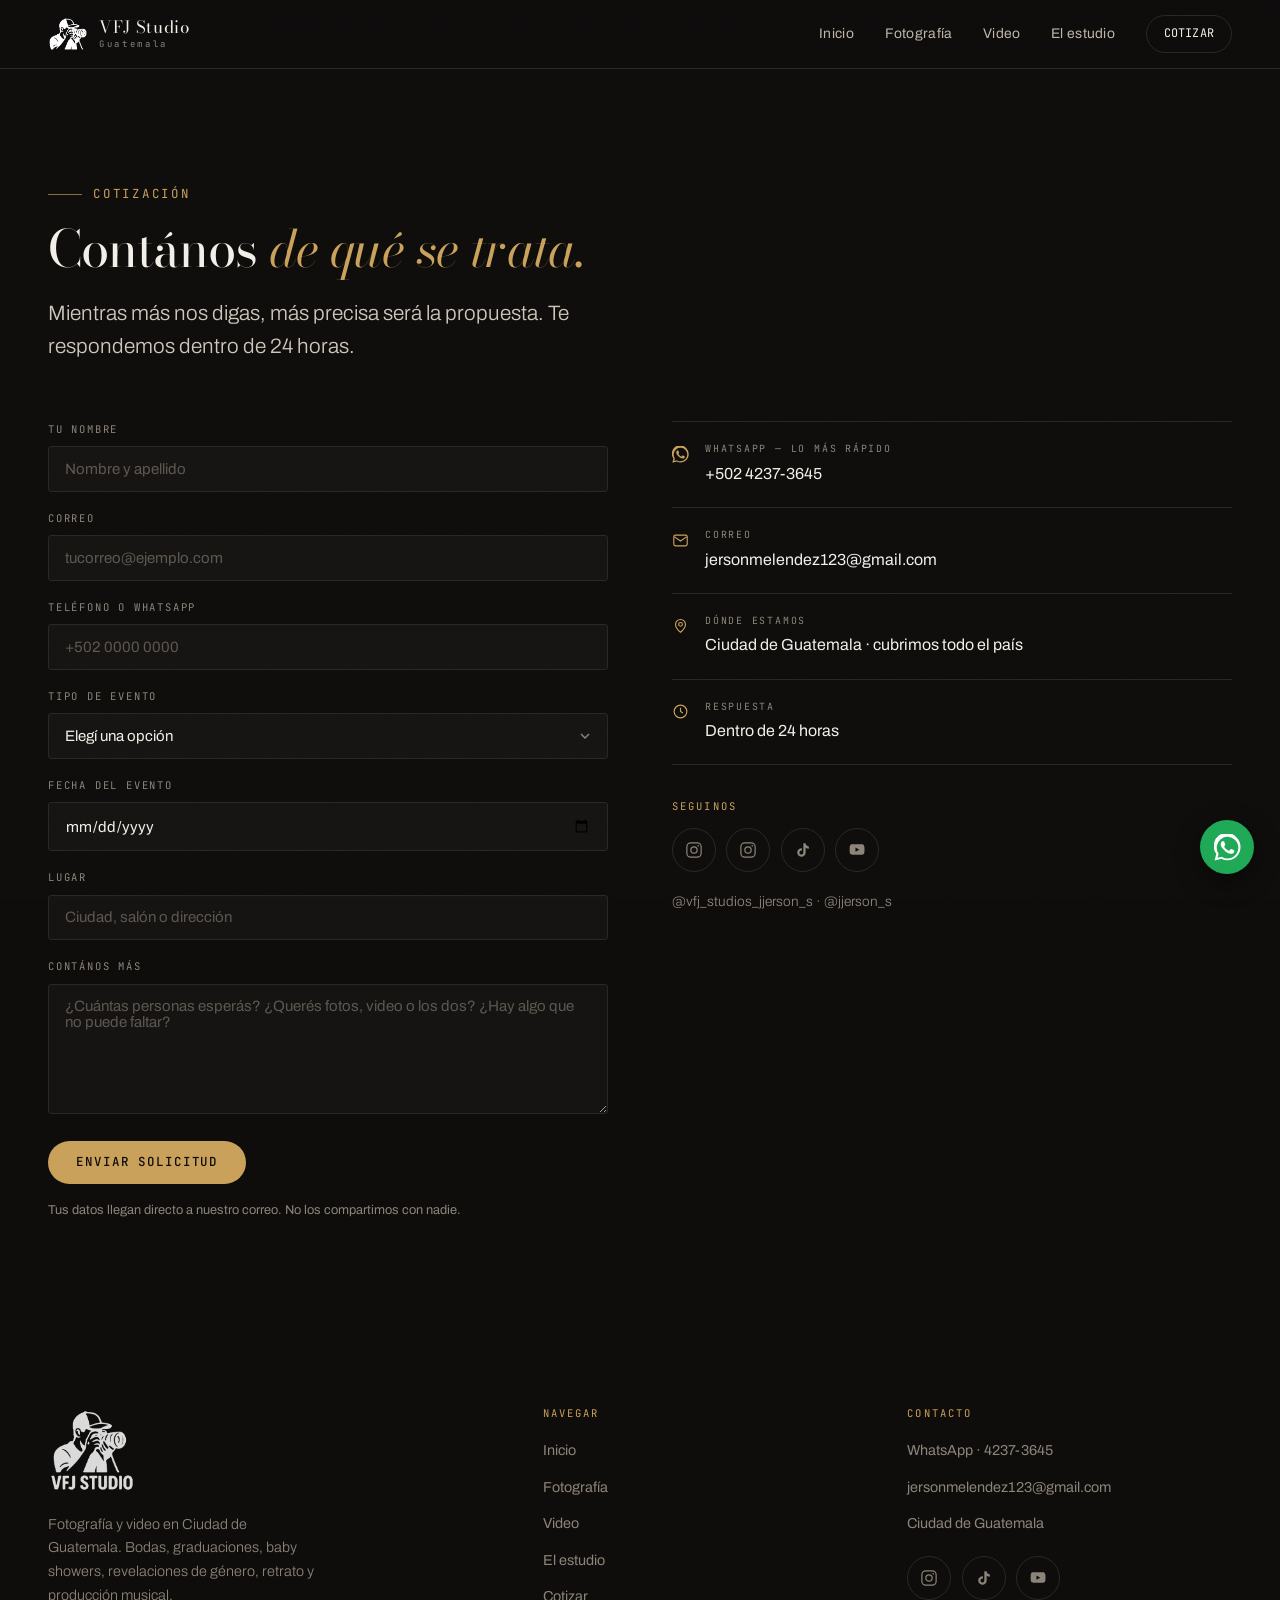
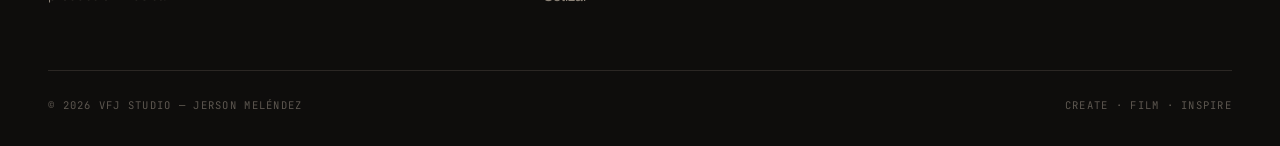
==== contacto.html @ 35ba0fc2 "Primer commit: sitio VFJ Studio" ====
<!DOCTYPE html>
<html lang="es">
<head>
<meta charset="UTF-8">
<meta name="viewport" content="width=device-width, initial-scale=1">
<title>Cotizar — VFJ Studio</title>
<meta name="description" content="Pedí tu cotización de fotografía y video en Ciudad de Guatemala. Respondemos dentro de 24 horas.">
<meta name="author" content="VFJ Studio">
<meta property="og:title" content="Cotizar — VFJ Studio">
<meta property="og:description" content="Pedí tu cotización de fotografía y video en Ciudad de Guatemala. Respondemos dentro de 24 horas.">
<meta property="og:type" content="website">
<meta property="og:image" content="images/logo-lockup.png">
<meta property="og:locale" content="es_GT">
<meta name="theme-color" content="#0E0D0C">
<link rel="icon" href="favicon.png" type="image/png">
<link rel="preconnect" href="https://fonts.googleapis.com">
<link rel="preconnect" href="https://fonts.gstatic.com" crossorigin>
<link rel="stylesheet" href="css/style.css">
</head>
<body>
<a class="skip" href="#main">Saltar al contenido</a>

<header class="nav">
  <div class="container">
    <a href="index.html" class="brand" aria-label="VFJ Studio, inicio">
      <img src="images/logo-mark.png" alt="" aria-hidden="true">
      <span class="brand-txt">VFJ Studio<small>Guatemala</small></span>
    </a>
    <nav class="nav-links" id="navLinks" aria-label="Principal">
        <a href="index.html">Inicio</a>
        <a href="fotografia.html">Fotografía</a>
        <a href="video.html">Video</a>
        <a href="estudio.html">El estudio</a>
        <a href="contacto.html" class="nav-cta active">Cotizar</a>
    </nav>
    <button class="nav-toggle" id="navToggle" aria-label="Abrir menú" aria-expanded="false" aria-controls="navLinks">
      <span></span><span></span><span></span>
    </button>
  </div>
</header>

<main id="main">

  <section class="section">
    <div class="container">
      <div class="section-head rv">
        <p class="eyebrow">Cotización</p>
        <h2>Contános <em>de qué se trata.</em></h2>
        <p class="lead">Mientras más nos digas, más precisa será la propuesta. Te respondemos dentro de 24 horas.</p>
      </div>

      <div class="contact-grid">
        <form id="quoteForm" class="rv" novalidate>
          <input type="hidden" name="access_key" value="9cb48c8a-9f19-465c-8e5c-bfab0f3216c3">
          <input type="hidden" name="subject" value="Nueva solicitud de cotización — VFJ Studio">
          <input type="hidden" name="from_name" value="Sitio web VFJ Studio">
          <input type="hidden" name="replyto" value="email">
          <input type="checkbox" name="botcheck" class="hp" tabindex="-1" autocomplete="off">

          <div class="field">
            <label for="f-nombre">Tu nombre</label>
            <input id="f-nombre" type="text" name="name" required placeholder="Nombre y apellido">
          </div>
          <div class="field">
            <label for="f-mail">Correo</label>
            <input id="f-mail" type="email" name="email" required placeholder="tucorreo@ejemplo.com">
          </div>
          <div class="field">
            <label for="f-tel">Teléfono o WhatsApp</label>
            <input id="f-tel" type="tel" name="telefono" placeholder="+502 0000 0000">
          </div>
          <div class="field">
            <label for="f-tipo">Tipo de evento</label>
            <select id="f-tipo" name="tipo_de_evento" required>
              <option value="">Elegí una opción</option>
              <option>Boda</option>
              <option>Graduación</option>
              <option>Baby shower</option>
              <option>Revelación de género</option>
              <option>Cumpleaños</option>
              <option>Sesión de retrato</option>
              <option>Video musical / videoclip</option>
              <option>Contenido para redes</option>
              <option>Otro</option>
            </select>
          </div>
          <div class="field">
            <label for="f-fecha">Fecha del evento</label>
            <input id="f-fecha" type="date" name="fecha">
          </div>
          <div class="field">
            <label for="f-lugar">Lugar</label>
            <input id="f-lugar" type="text" name="lugar" placeholder="Ciudad, salón o dirección">
          </div>
          <div class="field">
            <label for="f-msg">Contános más</label>
            <textarea id="f-msg" name="message" required placeholder="¿Cuántas personas esperás? ¿Querés fotos, video o los dos? ¿Hay algo que no puede faltar?"></textarea>
          </div>

          <button type="submit" class="btn btn-primary">Enviar solicitud</button>
          <div class="form-msg" id="formMsg" role="status" aria-live="polite"></div>
          <p class="form-note">Tus datos llegan directo a nuestro correo. No los compartimos con nadie.</p>
        </form>

        <aside class="rv">
          <div class="contact-line">
            <svg viewBox="0 0 24 24" fill="currentColor"><path d="M17.5 14.4c-.3-.15-1.77-.87-2.04-.97-.27-.1-.47-.15-.67.15-.2.3-.77.97-.94 1.17-.17.2-.35.22-.65.07-.3-.15-1.26-.46-2.4-1.48-.89-.79-1.49-1.77-1.66-2.07-.17-.3-.02-.46.13-.61.14-.14.3-.35.45-.53.15-.18.2-.3.3-.5.1-.2.05-.38-.02-.53-.08-.15-.67-1.61-.92-2.2-.24-.58-.49-.5-.67-.51h-.57c-.2 0-.52.07-.8.37-.27.3-1.04 1.02-1.04 2.48s1.07 2.88 1.22 3.08c.15.2 2.1 3.2 5.08 4.49.71.3 1.26.49 1.7.63.71.22 1.36.19 1.87.12.57-.09 1.77-.72 2.02-1.42.25-.7.25-1.3.17-1.42-.07-.13-.27-.2-.57-.35zM12.05 21.7h-.02a9.6 9.6 0 0 1-4.9-1.34l-.35-.21-3.64.96.97-3.55-.23-.36a9.6 9.6 0 0 1 14.9-11.9 9.55 9.55 0 0 1 2.81 6.79 9.62 9.62 0 0 1-9.54 9.61zM20.5 3.5A11.5 11.5 0 0 0 2.1 17.6L.5 23.5l6.04-1.58a11.5 11.5 0 0 0 5.5 1.4h.01c6.35 0 11.51-5.16 11.51-11.5A11.44 11.44 0 0 0 20.5 3.5z"/></svg>
            <div><span class="k">WhatsApp — lo más rápido</span>
            <a class="v" href="https://wa.me/50242373645" target="_blank" rel="noopener">+502 4237-3645</a></div>
          </div>
          <div class="contact-line">
            <svg viewBox="0 0 24 24" fill="none" stroke="currentColor" stroke-width="1.6"><rect x="2.5" y="4.5" width="19" height="15" rx="2.4"/><path d="M3 6.5l9 6.2 9-6.2"/></svg>
            <div><span class="k">Correo</span>
            <a class="v" href="mailto:jersonmelendez123@gmail.com">jersonmelendez123@gmail.com</a></div>
          </div>
          <div class="contact-line">
            <svg viewBox="0 0 24 24" fill="none" stroke="currentColor" stroke-width="1.6"><path d="M12 21.5s7-5.9 7-11a7 7 0 1 0-14 0c0 5.1 7 11 7 11z"/><circle cx="12" cy="10.4" r="2.7"/></svg>
            <div><span class="k">Dónde estamos</span>
            <span class="v">Ciudad de Guatemala · cubrimos todo el país</span></div>
          </div>
          <div class="contact-line">
            <svg viewBox="0 0 24 24" fill="none" stroke="currentColor" stroke-width="1.6"><circle cx="12" cy="12" r="9"/><path d="M12 6.8V12l3.4 2"/></svg>
            <div><span class="k">Respuesta</span>
            <span class="v">Dentro de 24 horas</span></div>
          </div>

          <h4 style="font-family:var(--mono);font-size:.66rem;letter-spacing:.2em;text-transform:uppercase;color:var(--brass);margin:2.2rem 0 1rem">Seguinos</h4>
          <div class="socials">
            <a class="social" href="https://www.instagram.com/vfj_studios_jjerson_s/" target="_blank" rel="noopener" aria-label="Instagram del estudio"><svg viewBox="0 0 24 24" fill="none" stroke="currentColor" stroke-width="1.6"><rect x="2.5" y="2.5" width="19" height="19" rx="5.2"/><circle cx="12" cy="12" r="4.2"/><circle cx="17.6" cy="6.4" r="1.1" fill="currentColor" stroke="none"/></svg></a>
            <a class="social" href="https://www.instagram.com/jjerson_s/" target="_blank" rel="noopener" aria-label="Instagram personal"><svg viewBox="0 0 24 24" fill="none" stroke="currentColor" stroke-width="1.6"><rect x="2.5" y="2.5" width="19" height="19" rx="5.2"/><circle cx="12" cy="12" r="4.2"/><circle cx="17.6" cy="6.4" r="1.1" fill="currentColor" stroke="none"/></svg></a>
            <a class="social" href="https://www.tiktok.com/@jjerson_s" target="_blank" rel="noopener" aria-label="TikTok"><svg viewBox="0 0 24 24" fill="currentColor"><path d="M16.6 5.82A4.28 4.28 0 0 1 15.54 3h-3.09v12.4a2.59 2.59 0 1 1-1.86-2.48v-3.1a5.64 5.64 0 1 0 4.95 5.6V9.01a7.35 7.35 0 0 0 4.29 1.37V7.3a4.29 4.29 0 0 1-3.23-1.48z"/></svg></a>
            <a class="social" href="https://www.youtube.com/@JJersonSalvador" target="_blank" rel="noopener" aria-label="YouTube"><svg viewBox="0 0 24 24" fill="currentColor"><path d="M21.6 7.2s-.2-1.4-.8-2c-.75-.8-1.6-.8-2-.85C16 4.2 12 4.2 12 4.2h-.02s-4 0-6.8.2c-.4.05-1.25.05-2 .85-.6.6-.8 2-.8 2S2.2 8.8 2.2 10.5v1.6c0 1.65.2 3.3.2 3.3s.2 1.4.8 2c.75.8 1.75.77 2.2.86 1.6.15 6.8.2 6.8.2s4 0 6.8-.21c.4-.05 1.25-.05 2-.85.6-.6.8-2 .8-2s.2-1.65.2-3.3v-1.6c0-1.65-.2-3.3-.2-3.3zM9.95 14.4V8.65l5.15 2.89-5.15 2.86z"/></svg></a>
          </div>
          <p style="color:var(--muted);font-size:.86rem;font-weight:300;margin-top:1.2rem">
            @vfj_studios_jjerson_s · @jjerson_s
          </p>
        </aside>
      </div>
    </div>
  </section>
</main>

<footer class="footer">
  <div class="container">
    <div class="footer-top">
      <div>
        <img src="images/logo-lockup.png" alt="VFJ Studio" class="f-logo">
        <p>Fotografía y video en Ciudad de Guatemala. Bodas, graduaciones, baby showers, revelaciones de género, retrato y producción musical.</p>
      </div>
      <div>
        <h4>Navegar</h4>
        <ul>
          <li><a href="index.html">Inicio</a></li>
          <li><a href="fotografia.html">Fotografía</a></li>
          <li><a href="video.html">Video</a></li>
          <li><a href="estudio.html">El estudio</a></li>
          <li><a href="contacto.html">Cotizar</a></li>
        </ul>
      </div>
      <div>
        <h4>Contacto</h4>
        <ul>
          <li><a href="https://wa.me/50242373645" target="_blank" rel="noopener">WhatsApp · 4237-3645</a></li>
          <li><a href="mailto:jersonmelendez123@gmail.com">jersonmelendez123@gmail.com</a></li>
          <li><span style="color:var(--muted);font-size:.9rem">Ciudad de Guatemala</span></li>
        </ul>
        <div class="socials" style="margin-top:1.2rem">
          <a class="social" href="https://www.instagram.com/vfj_studios_jjerson_s/" target="_blank" rel="noopener" aria-label="Instagram del estudio"><svg viewBox="0 0 24 24" fill="none" stroke="currentColor" stroke-width="1.6"><rect x="2.5" y="2.5" width="19" height="19" rx="5.2"/><circle cx="12" cy="12" r="4.2"/><circle cx="17.6" cy="6.4" r="1.1" fill="currentColor" stroke="none"/></svg></a>
          <a class="social" href="https://www.tiktok.com/@jjerson_s" target="_blank" rel="noopener" aria-label="TikTok"><svg viewBox="0 0 24 24" fill="currentColor"><path d="M16.6 5.82A4.28 4.28 0 0 1 15.54 3h-3.09v12.4a2.59 2.59 0 1 1-1.86-2.48v-3.1a5.64 5.64 0 1 0 4.95 5.6V9.01a7.35 7.35 0 0 0 4.29 1.37V7.3a4.29 4.29 0 0 1-3.23-1.48z"/></svg></a>
          <a class="social" href="https://www.youtube.com/@JJersonSalvador" target="_blank" rel="noopener" aria-label="YouTube"><svg viewBox="0 0 24 24" fill="currentColor"><path d="M21.6 7.2s-.2-1.4-.8-2c-.75-.8-1.6-.8-2-.85C16 4.2 12 4.2 12 4.2h-.02s-4 0-6.8.2c-.4.05-1.25.05-2 .85-.6.6-.8 2-.8 2S2.2 8.8 2.2 10.5v1.6c0 1.65.2 3.3.2 3.3s.2 1.4.8 2c.75.8 1.75.77 2.2.86 1.6.15 6.8.2 6.8.2s4 0 6.8-.21c.4-.05 1.25-.05 2-.85.6-.6.8-2 .8-2s.2-1.65.2-3.3v-1.6c0-1.65-.2-3.3-.2-3.3zM9.95 14.4V8.65l5.15 2.89-5.15 2.86z"/></svg></a>
        </div>
      </div>
    </div>
    <div class="footer-bot">
      <span>© <span id="year">2026</span> VFJ Studio — Jerson Meléndez</span>
      <span>Create · Film · Inspire</span>
    </div>
  </div>
</footer>

<a class="wa" href="https://wa.me/50242373645" target="_blank" rel="noopener" aria-label="Escribir por WhatsApp"><svg viewBox="0 0 24 24" fill="currentColor"><path d="M17.5 14.4c-.3-.15-1.77-.87-2.04-.97-.27-.1-.47-.15-.67.15-.2.3-.77.97-.94 1.17-.17.2-.35.22-.65.07-.3-.15-1.26-.46-2.4-1.48-.89-.79-1.49-1.77-1.66-2.07-.17-.3-.02-.46.13-.61.14-.14.3-.35.45-.53.15-.18.2-.3.3-.5.1-.2.05-.38-.02-.53-.08-.15-.67-1.61-.92-2.2-.24-.58-.49-.5-.67-.51h-.57c-.2 0-.52.07-.8.37-.27.3-1.04 1.02-1.04 2.48s1.07 2.88 1.22 3.08c.15.2 2.1 3.2 5.08 4.49.71.3 1.26.49 1.7.63.71.22 1.36.19 1.87.12.57-.09 1.77-.72 2.02-1.42.25-.7.25-1.3.17-1.42-.07-.13-.27-.2-.57-.35zM12.05 21.7h-.02a9.6 9.6 0 0 1-4.9-1.34l-.35-.21-3.64.96.97-3.55-.23-.36a9.6 9.6 0 0 1 14.9-11.9 9.55 9.55 0 0 1 2.81 6.79 9.62 9.62 0 0 1-9.54 9.61zM20.5 3.5A11.5 11.5 0 0 0 2.1 17.6L.5 23.5l6.04-1.58a11.5 11.5 0 0 0 5.5 1.4h.01c6.35 0 11.51-5.16 11.51-11.5A11.44 11.44 0 0 0 20.5 3.5z"/></svg></a>

<script src="js/main.js" defer></script>
</body>
</html>
---- css/style.css ----
/* ==========================================================================
   VFJ STUDIO — Sistema de diseño
   Concepto: hoja de contactos (proof sheet). Cada trabajo es un cuadro
   con su referencia, como en la mesa de revelado.
   ========================================================================== */

@import url('https://fonts.googleapis.com/css2?family=Bodoni+Moda:ital,opsz,wght@0,6..96,400..900;1,6..96,400..900&family=Archivo:wght@300;400;500;600;700&family=JetBrains+Mono:wght@300;400;500&display=swap');

:root{
  /* Paleta — negro cálido de cuarto oscuro + latón de hora dorada */
  --ink:      #0E0D0C;
  --ink-2:    #161412;
  --ink-3:    #1E1B18;
  --ash:      #2B2724;
  --bone:     #F3EFE8;
  --muted:    #8D8479;
  --brass:    #C9A15A;
  --brass-dim:#8A6E3C;

  /* Tipografía */
  --display: 'Bodoni Moda', Georgia, serif;
  --body:    'Archivo', system-ui, -apple-system, sans-serif;
  --mono:    'JetBrains Mono', ui-monospace, monospace;

  /* Escala */
  --step--1: clamp(.72rem, .70rem + .1vw, .78rem);
  --step-0:  clamp(.94rem, .90rem + .2vw, 1.02rem);
  --step-1:  clamp(1.12rem, 1.05rem + .35vw, 1.30rem);
  --step-2:  clamp(1.45rem, 1.30rem + .75vw, 2.00rem);
  --step-3:  clamp(2.00rem, 1.60rem + 2.0vw, 3.40rem);
  --step-4:  clamp(2.60rem, 1.80rem + 4.0vw, 5.60rem);

  /* Espaciado y layout */
  --gutter: clamp(1.15rem, 4vw, 3rem);
  --maxw: 1340px;
  --sect: clamp(4.5rem, 9vw, 8.5rem);
  --ease: cubic-bezier(.22,.61,.36,1);
}

/* ---------- Base ---------- */
*,*::before,*::after{ box-sizing:border-box; }
html{ -webkit-text-size-adjust:100%; scroll-behavior:smooth; }
body{
  margin:0;
  background:var(--ink);
  color:var(--bone);
  font-family:var(--body);
  font-size:var(--step-0);
  font-weight:400;
  line-height:1.65;
  -webkit-font-smoothing:antialiased;
  overflow-x:hidden;
}
img,video{ display:block; max-width:100%; }
a{ color:inherit; text-decoration:none; }
button{ font:inherit; color:inherit; }
h1,h2,h3,h4{ margin:0; font-weight:400; line-height:1.05; }

/* Grano sutil de película sobre todo el sitio */
body::after{
  content:""; position:fixed; inset:0; z-index:9999; pointer-events:none;
  opacity:.035; mix-blend-mode:overlay;
  background-image:url("data:image/svg+xml,%3Csvg xmlns='http://www.w3.org/2000/svg' width='140' height='140'%3E%3Cfilter id='n'%3E%3CfeTurbulence type='fractalNoise' baseFrequency='.85' numOctaves='3'/%3E%3C/filter%3E%3Crect width='140' height='140' filter='url(%23n)'/%3E%3C/svg%3E");
}

:focus-visible{ outline:2px solid var(--brass); outline-offset:3px; border-radius:2px; }

.container{ width:100%; max-width:var(--maxw); margin-inline:auto; padding-inline:var(--gutter); }
.skip{ position:absolute; left:-9999px; }
.skip:focus{ left:1rem; top:1rem; z-index:1000; background:var(--brass); color:var(--ink); padding:.6rem 1rem; }

/* ---------- Elementos tipográficos ---------- */
.eyebrow{
  font-family:var(--mono); font-size:var(--step--1); font-weight:400;
  letter-spacing:.22em; text-transform:uppercase; color:var(--brass);
  margin:0 0 1.1rem; display:flex; align-items:center; gap:.7rem;
}
.eyebrow::before{
  content:""; width:clamp(18px,4vw,34px); height:1px;
  background:var(--brass-dim); flex:none;
}
.display{ font-family:var(--display); font-size:var(--step-3); letter-spacing:-.015em; }
.display em{ font-style:italic; color:var(--brass); }
.lead{ font-size:var(--step-1); color:#CFC7BC; max-width:56ch; font-weight:300; line-height:1.6; }
.meta{ font-family:var(--mono); font-size:var(--step--1); letter-spacing:.13em; text-transform:uppercase; color:var(--muted); }

/* ---------- Navegación ---------- */
.nav{
  position:sticky; top:0; z-index:200;
  background:rgba(14,13,12,.92); backdrop-filter:blur(16px) saturate(.8);
  border-bottom:1px solid var(--ash);
  transition:background .3s var(--ease);
}
.nav > .container{ display:flex; align-items:center; justify-content:space-between; gap:1rem; height:68px; }
.brand{ display:flex; align-items:center; gap:.7rem; }
.brand img{ height:34px; width:auto; }
.brand-txt{ font-family:var(--display); font-size:1.06rem; letter-spacing:.04em; line-height:1; }
.brand-txt small{ display:block; font-family:var(--mono); font-size:.56rem; letter-spacing:.3em; color:var(--muted); margin-top:.28rem; }

.nav-links{ display:flex; align-items:center; gap:clamp(1rem,2.4vw,2.1rem); }
.nav-links a{
  font-size:.87rem; letter-spacing:.02em; color:#BEB5A9; position:relative;
  padding:.35rem 0; transition:color .25s var(--ease);
}
.nav-links a::after{
  content:""; position:absolute; left:0; bottom:0; height:1px; width:0;
  background:var(--brass); transition:width .3s var(--ease);
}
.nav-links a:hover{ color:var(--bone); }
.nav-links a:hover::after, .nav-links a.active::after{ width:100%; }
.nav-links a.active{ color:var(--bone); }
.nav-cta{
  border:1px solid var(--ash); padding:.5rem 1.05rem !important; border-radius:999px;
  font-family:var(--mono); font-size:.74rem !important; letter-spacing:.14em; text-transform:uppercase;
  transition:border-color .25s var(--ease), background .25s var(--ease), color .25s var(--ease);
}
.nav-cta::after{ display:none; }
.nav-cta:hover{ background:var(--brass); border-color:var(--brass); color:var(--ink) !important; }

.nav-toggle{
  display:none; background:none; border:1px solid var(--ash); border-radius:4px;
  width:42px; height:38px; cursor:pointer; position:relative;
}
.nav-toggle span{
  position:absolute; left:11px; width:20px; height:1.5px; background:var(--bone);
  transition:transform .3s var(--ease), opacity .2s var(--ease);
}
.nav-toggle span:nth-child(1){ top:13px; }
.nav-toggle span:nth-child(2){ top:18.5px; }
.nav-toggle span:nth-child(3){ top:24px; }
.nav-toggle[aria-expanded="true"] span:nth-child(1){ transform:translateY(5.5px) rotate(45deg); }
.nav-toggle[aria-expanded="true"] span:nth-child(2){ opacity:0; }
.nav-toggle[aria-expanded="true"] span:nth-child(3){ transform:translateY(-5.5px) rotate(-45deg); }

/* ---------- Botones ---------- */
.btn{
  display:inline-flex; align-items:center; gap:.6rem;
  font-family:var(--mono); font-size:.78rem; letter-spacing:.15em; text-transform:uppercase;
  padding:.9rem 1.7rem; border-radius:999px; border:1px solid transparent;
  background:transparent; color:var(--bone);
  cursor:pointer; transition:all .3s var(--ease); white-space:nowrap;
  text-align:center; line-height:1;
}
.btn-primary{ background:var(--brass); color:var(--ink); font-weight:500; }
.btn-primary:hover{ background:var(--bone); transform:translateY(-2px); }
.btn-ghost{ border-color:var(--ash); color:var(--bone); background:transparent; }
.btn-ghost:hover{ border-color:var(--brass); color:var(--brass); transform:translateY(-2px); }
.btn svg{ width:15px; height:15px; flex:none; }
.cta-row{ display:flex; flex-wrap:wrap; gap:.85rem; }

/* ---------- Portada ---------- */
.hero{
  position:relative; overflow:hidden;
  min-height:min(calc(100svh - 68px), 880px);
  display:flex; flex-direction:column; justify-content:flex-end;
}
.hero-media{ position:absolute; inset:0; z-index:0; }
.hero-media video, .hero-media img{ width:100%; height:100%; object-fit:cover; }
.hero-media::after{
  content:""; position:absolute; inset:0;
  background:
    linear-gradient(to top, var(--ink) 4%, rgba(14,13,12,.55) 45%, rgba(14,13,12,.72) 100%),
    linear-gradient(to right, rgba(14,13,12,.85) 0%, rgba(14,13,12,.15) 65%);
}
.hero-inner{
  position:relative; z-index:2; width:100%; flex:1;
  display:flex; align-items:flex-end;
  padding-block:clamp(2.4rem,7vh,4.5rem) clamp(2rem,5vh,3.4rem);
}
.hero-logo{ width:clamp(84px,10vw,124px); margin-bottom:clamp(1.1rem,2.4vh,1.8rem); opacity:.96; }
.hero h1{
  font-family:var(--display); font-size:clamp(2.4rem, 1.7rem + 3.2vw, 4.7rem); line-height:1;
  letter-spacing:-.025em; max-width:15ch; margin-bottom:1.2rem;
}
.hero h1 em{ font-style:italic; color:var(--brass); }
.hero .lead{ margin-bottom:1.9rem; max-width:50ch; }

/* Marcas de encuadre en la portada */
.hero-frame{ position:absolute; inset:clamp(10px,1.6vw,22px) clamp(14px,2.4vw,30px); z-index:1; pointer-events:none; }
.hero-frame span{ position:absolute; width:clamp(20px,3vw,34px); height:clamp(20px,3vw,34px); border:1px solid rgba(243,239,232,.28); }
.hero-frame span:nth-child(1){ top:0; left:0; border-right:0; border-bottom:0; }
.hero-frame span:nth-child(2){ top:0; right:0; border-left:0; border-bottom:0; }
.hero-frame span:nth-child(3){ bottom:0; left:0; border-right:0; border-top:0; }
.hero-frame span:nth-child(4){ bottom:0; right:0; border-left:0; border-top:0; }

.hero-strip{
  position:relative; z-index:2; border-top:1px solid var(--ash);
  display:grid; grid-template-columns:repeat(4,1fr);
}
.hero-strip div{ padding:1rem clamp(1rem,2.2vw,1.7rem); border-right:1px solid var(--ash); }
.hero-strip div:last-child{ border-right:0; }
.hero-strip b{ display:block; font-family:var(--display); font-size:1.5rem; font-weight:500; line-height:1; margin-bottom:.3rem; }
.hero-strip span{ font-family:var(--mono); font-size:.6rem; white-space:nowrap; letter-spacing:.16em; text-transform:uppercase; color:var(--muted); }

/* ---------- Secciones ---------- */
.section{ padding-block:var(--sect); }
.section-head{ margin-bottom:clamp(2.2rem,5vw,3.6rem); max-width:70ch; }
.section-head h2{ font-family:var(--display); font-size:var(--step-3); letter-spacing:-.02em; margin-bottom:1rem; }
.section-head h2 em{ font-style:italic; color:var(--brass); }
.divider{ height:1px; background:var(--ash); border:0; margin:0; }

/* ---------- Hoja de contactos (galería) ---------- */
.filters{ display:flex; flex-wrap:wrap; gap:.5rem; margin-bottom:2.2rem; }
.filter{
  background:transparent; border:1px solid var(--ash); border-radius:999px;
  padding:.5rem 1.05rem; cursor:pointer;
  font-family:var(--mono); font-size:.72rem; letter-spacing:.13em; text-transform:uppercase;
  color:var(--muted); transition:all .25s var(--ease);
}
.filter:hover{ color:var(--bone); border-color:var(--muted); }
.filter.is-on{ background:var(--brass); border-color:var(--brass); color:var(--ink); font-weight:500; }
.filter b{ font-weight:400; opacity:.6; margin-left:.4rem; }

.sheet{ columns:4; column-gap:14px; }
.frame{
  position:relative; break-inside:avoid; margin:0 0 14px; cursor:pointer;
  background:var(--ink-2); overflow:hidden;
  opacity:0; transform:translateY(18px);
  animation:frame-in .6s var(--ease) forwards;
}
@keyframes frame-in{ to{ opacity:1; transform:none; } }
.frame img{ width:100%; height:auto; transition:transform .7s var(--ease), filter .5s var(--ease); }
.frame::after{
  content:""; position:absolute; inset:0;
  background:linear-gradient(to top, rgba(14,13,12,.85) 0%, transparent 42%);
  opacity:0; transition:opacity .4s var(--ease);
}
.frame:hover img{ transform:scale(1.045); }
.frame:hover::after{ opacity:1; }
.frame-tag{
  position:absolute; left:12px; bottom:11px; z-index:2;
  font-family:var(--mono); font-size:.63rem; letter-spacing:.14em; text-transform:uppercase;
  color:var(--bone); opacity:0; transform:translateY(6px);
  transition:opacity .4s var(--ease), transform .4s var(--ease);
}
.frame-tag i{ font-style:normal; color:var(--brass); }
.frame:hover .frame-tag{ opacity:1; transform:none; }

/* ---------- Visor ampliado ---------- */
.viewer{
  position:fixed; inset:0; z-index:900; display:none;
  background:rgba(8,7,7,.97); backdrop-filter:blur(6px);
  align-items:center; justify-content:center;
}
.viewer.is-open{ display:flex; }
.viewer img{ max-width:92vw; max-height:80vh; object-fit:contain; animation:pop .35s var(--ease); }
@keyframes pop{ from{ opacity:0; transform:scale(.97); } to{ opacity:1; transform:none; } }
.viewer-bar{
  position:absolute; bottom:clamp(1rem,4vh,2.4rem); left:50%; transform:translateX(-50%);
  display:flex; align-items:center; gap:1.3rem;
  font-family:var(--mono); font-size:.7rem; letter-spacing:.14em; text-transform:uppercase; color:var(--muted);
}
.viewer-bar i{ font-style:normal; color:var(--brass); }
.viewer-close, .viewer-nav{
  position:absolute; background:rgba(243,239,232,.07); border:1px solid var(--ash);
  color:var(--bone); width:46px; height:46px; border-radius:50%;
  display:grid; place-items:center; cursor:pointer; font-size:1.15rem;
  transition:all .25s var(--ease);
}
.viewer-close:hover, .viewer-nav:hover{ background:var(--brass); color:var(--ink); border-color:var(--brass); }
.viewer-close{ top:clamp(1rem,3vh,1.8rem); right:clamp(1rem,3vw,1.8rem); }
.viewer-nav{ top:50%; transform:translateY(-50%); }
.viewer-nav.prev{ left:clamp(.6rem,2vw,1.8rem); }
.viewer-nav.next{ right:clamp(.6rem,2vw,1.8rem); }

/* ---------- Reproductores de video ---------- */
.reel{ display:grid; gap:clamp(2.5rem,6vw,5rem); }
.reel-item{ display:grid; gap:clamp(1.2rem,3vw,2.6rem); align-items:center; }
.reel-item.wide{ grid-template-columns:1.55fr 1fr; }
.reel-item.tall{ grid-template-columns:.72fr 1fr; }
.reel-item:nth-child(even) .player{ order:2; }
.reel-item.wide:nth-child(even){ grid-template-columns:1fr 1.55fr; }
.reel-item.tall:nth-child(even){ grid-template-columns:1fr .72fr; }

.player{
  position:relative; overflow:hidden; background:#000;
  border:1px solid var(--ash);
}
.player video{ width:100%; height:auto; display:block; background:#000; }
.player-badge{
  position:absolute; top:12px; left:12px; z-index:3; display:flex; align-items:center; gap:.45rem;
  font-family:var(--mono); font-size:.6rem; letter-spacing:.16em; text-transform:uppercase;
  color:var(--bone); background:rgba(14,13,12,.6); padding:.32rem .6rem; border-radius:3px;
  backdrop-filter:blur(4px);
}
.dot{ width:6px; height:6px; border-radius:50%; background:var(--brass); animation:pulse 2s ease-in-out infinite; }
@keyframes pulse{ 0%,100%{ opacity:1; } 50%{ opacity:.25; } }
.player-ctrl{
  position:absolute; right:12px; bottom:12px; z-index:3;
  display:flex; gap:.5rem;
}
.pbtn{
  width:38px; height:38px; border-radius:50%; border:1px solid rgba(243,239,232,.22);
  background:rgba(14,13,12,.6); backdrop-filter:blur(6px); color:var(--bone);
  display:grid; place-items:center; cursor:pointer; transition:all .25s var(--ease);
}
.pbtn:hover{ background:var(--brass); color:var(--ink); border-color:var(--brass); }
.pbtn svg{ width:15px; height:15px; }

.reel-body h3{ font-family:var(--display); font-size:var(--step-2); letter-spacing:-.015em; margin-bottom:.9rem; }
.reel-body p{ color:#BFB6AB; font-weight:300; margin:0 0 1.3rem; max-width:46ch; }
.reel-ref{
  font-family:var(--mono); font-size:.66rem; letter-spacing:.2em; text-transform:uppercase;
  color:var(--muted); margin-bottom:.9rem; display:flex; align-items:center; gap:.6rem;
}
.reel-ref i{ font-style:normal; color:var(--brass); }
.reel-ref::after{ content:""; flex:1; height:1px; background:var(--ash); }

/* ---------- Servicios ---------- */
.grid-3{ display:grid; grid-template-columns:repeat(3,1fr); gap:1px; background:var(--ash); border-block:1px solid var(--ash); }
.cell{ background:var(--ink); padding:clamp(1.7rem,3.5vw,2.8rem); transition:background .35s var(--ease); }
.cell:hover{ background:var(--ink-2); }
.cell-num{ font-family:var(--mono); font-size:.66rem; letter-spacing:.2em; color:var(--brass); display:block; margin-bottom:1.1rem; }
.cell h3{ font-family:var(--display); font-size:var(--step-2); margin-bottom:.8rem; }
.cell p{ color:var(--muted); font-weight:300; margin:0; font-size:.94rem; }

/* ---------- Equipo ---------- */
.team{ display:grid; grid-template-columns:repeat(3,1fr); gap:clamp(1.2rem,3vw,2.4rem); }
.member{ border-top:1px solid var(--ash); padding-top:1.5rem; }
.member .rol{ font-family:var(--mono); font-size:.64rem; letter-spacing:.2em; text-transform:uppercase; color:var(--brass); margin-bottom:.7rem; }
.member h3{ font-family:var(--display); font-size:var(--step-2); margin-bottom:.6rem; }
.member p{ color:var(--muted); font-weight:300; font-size:.92rem; margin:0; }

.about-split{ display:grid; grid-template-columns:1fr 1fr; gap:clamp(2rem,5vw,4.5rem); align-items:center; }
.about-img{ position:relative; }
.about-img img{ width:100%; filter:grayscale(.35) contrast(1.04); }
.about-img .frame-tag{ opacity:1; transform:none; }

/* ---------- Contacto ---------- */
.contact-grid{ display:grid; grid-template-columns:1fr 1fr; gap:clamp(2.2rem,5vw,5rem); }
.field{ margin-bottom:1.15rem; }
.field label{
  display:block; font-family:var(--mono); font-size:.66rem; letter-spacing:.17em;
  text-transform:uppercase; color:var(--muted); margin-bottom:.5rem;
}
.field input, .field select, .field textarea{
  width:100%; background:var(--ink-2); border:1px solid var(--ash); color:var(--bone);
  padding:.85rem 1rem; font-family:var(--body); font-size:.94rem; border-radius:3px;
  transition:border-color .25s var(--ease), background .25s var(--ease);
}
.field textarea{ min-height:130px; resize:vertical; }
.field input:focus, .field select:focus, .field textarea:focus{
  outline:none; border-color:var(--brass); background:var(--ink-3);
}
.field input::placeholder, .field textarea::placeholder{ color:#5D5750; }
.field select{ appearance:none; cursor:pointer;
  background-image:url("data:image/svg+xml,%3Csvg xmlns='http://www.w3.org/2000/svg' width='12' height='12' viewBox='0 0 12 12'%3E%3Cpath d='M2 4l4 4 4-4' stroke='%238D8479' stroke-width='1.4' fill='none'/%3E%3C/svg%3E");
  background-repeat:no-repeat; background-position:right 1rem center; padding-right:2.4rem; }
.field select option{ background:var(--ink-2); color:var(--bone); }
.hp{ position:absolute; left:-9999px; }

.form-note{ font-size:.8rem; color:var(--muted); margin:1rem 0 0; }
.form-msg{ margin-top:1rem; padding:.9rem 1.1rem; border-radius:3px; font-size:.9rem; display:none; }
.form-msg.ok{ display:block; background:rgba(201,161,90,.12); border:1px solid var(--brass-dim); color:var(--brass); }
.form-msg.err{ display:block; background:rgba(190,70,60,.12); border:1px solid #7A3A34; color:#D89A93; }

.contact-line{ display:flex; align-items:flex-start; gap:1rem; padding-block:1.2rem; border-bottom:1px solid var(--ash); }
.contact-line:first-of-type{ border-top:1px solid var(--ash); }
.contact-line svg{ width:17px; height:17px; color:var(--brass); flex:none; margin-top:.28rem; }
.contact-line .k{ font-family:var(--mono); font-size:.62rem; letter-spacing:.18em; text-transform:uppercase; color:var(--muted); display:block; margin-bottom:.2rem; }
.contact-line .v{ font-size:1rem; }
.contact-line a.v:hover{ color:var(--brass); }

/* ---------- Redes sociales ---------- */
.socials{ display:flex; gap:.65rem; flex-wrap:wrap; }
.social{
  width:44px; height:44px; border:1px solid var(--ash); border-radius:50%;
  display:grid; place-items:center; color:var(--muted); transition:all .28s var(--ease);
}
.social:hover{ border-color:var(--brass); color:var(--brass); transform:translateY(-3px); }
.social svg{ width:18px; height:18px; }

/* ---------- Llamado final ---------- */
.band{ background:var(--ink-2); border-block:1px solid var(--ash); text-align:center; padding-block:clamp(3.5rem,8vw,6rem); }
.band h2{ font-family:var(--display); font-size:var(--step-3); margin-bottom:1.1rem; }
.band h2 em{ font-style:italic; color:var(--brass); }
.band p{ color:var(--muted); max-width:48ch; margin:0 auto 2rem; font-weight:300; }
.band .cta-row{ justify-content:center; }

/* ---------- Pie ---------- */
.footer{ padding-block:clamp(3rem,6vw,4.5rem) 2rem; }
.footer-top{ display:grid; grid-template-columns:1.4fr 1fr 1fr; gap:2.5rem; margin-bottom:3rem; }
.footer img.f-logo{ width:88px; margin-bottom:1.2rem; opacity:.85; }
.footer p{ color:var(--muted); font-size:.9rem; font-weight:300; max-width:34ch; }
.footer h4{ font-family:var(--mono); font-size:.66rem; letter-spacing:.2em; text-transform:uppercase; color:var(--brass); margin-bottom:1.1rem; }
.footer ul{ list-style:none; margin:0; padding:0; display:grid; gap:.6rem; }
.footer ul a{ color:var(--muted); font-size:.9rem; transition:color .25s var(--ease); }
.footer ul a:hover{ color:var(--bone); }
.footer-bot{
  border-top:1px solid var(--ash); padding-top:1.6rem;
  display:flex; justify-content:space-between; align-items:center; gap:1rem; flex-wrap:wrap;
  font-family:var(--mono); font-size:.66rem; letter-spacing:.12em; text-transform:uppercase; color:#5D5750;
}

/* ---------- WhatsApp flotante ---------- */
.wa{
  position:fixed; right:clamp(14px,3vw,26px); bottom:clamp(14px,3vw,26px); z-index:300;
  width:54px; height:54px; border-radius:50%; background:#1FA855; color:#fff;
  display:grid; place-items:center; box-shadow:0 8px 26px rgba(0,0,0,.45);
  transition:transform .28s var(--ease);
}
.wa:hover{ transform:scale(1.08); }
.wa svg{ width:27px; height:27px; }

/* ---------- Aparición al hacer scroll ---------- */
.rv{ opacity:0; transform:translateY(24px); transition:opacity .8s var(--ease), transform .8s var(--ease); }
.rv.in{ opacity:1; transform:none; }

/* ---------- Adaptación a pantallas ---------- */
@media (max-width:1100px){
  .sheet{ columns:3; }
  .footer-top{ grid-template-columns:1fr 1fr; }
}
@media (max-width:900px){
  .nav-toggle{ display:block; }
  .nav-links{
    position:fixed; inset:68px 0 auto 0; flex-direction:column; align-items:stretch;
    background:var(--ink); border-bottom:1px solid var(--ash);
    padding:1rem var(--gutter) 1.8rem; gap:0;
    transform:translateY(-120%); transition:transform .4s var(--ease); z-index:199;
  }
  .nav-links.open{ transform:none; }
  .nav-links a{ padding:.95rem 0; border-bottom:1px solid var(--ash); font-size:1rem; }
  .nav-links a::after{ display:none; }
  .nav-cta{ margin-top:1.1rem; border-bottom:0 !important; text-align:center; justify-content:center; display:block; }
  .reel-item.wide, .reel-item.tall,
  .reel-item.wide:nth-child(even), .reel-item.tall:nth-child(even){ grid-template-columns:1fr; }
  .reel-item:nth-child(even) .player{ order:0; }
  .reel-item.tall .player{ max-width:420px; }
  .grid-3{ grid-template-columns:1fr; }
  .team{ grid-template-columns:1fr; }
  .about-split{ grid-template-columns:1fr; }
  .contact-grid{ grid-template-columns:1fr; }
  .hero-strip{ grid-template-columns:repeat(2,1fr); }
  .hero-strip div:nth-child(2){ border-right:0; }
  .hero-strip div:nth-child(1),.hero-strip div:nth-child(2){ border-bottom:1px solid var(--ash); }
}
@media (max-width:640px){
  .sheet{ columns:2; column-gap:10px; }
  .frame{ margin-bottom:10px; }
  .footer-top{ grid-template-columns:1fr; gap:2rem; }
  .viewer-nav{ width:40px; height:40px; }
  .hero{ min-height:min(calc(94svh - 68px),720px); }
}

@media (prefers-reduced-motion:reduce){
  *,*::before,*::after{ animation-duration:.01ms !important; transition-duration:.01ms !important; }
  html{ scroll-behavior:auto; }
  .rv{ opacity:1; transform:none; }
  .frame{ opacity:1; transform:none; animation:none; }
}
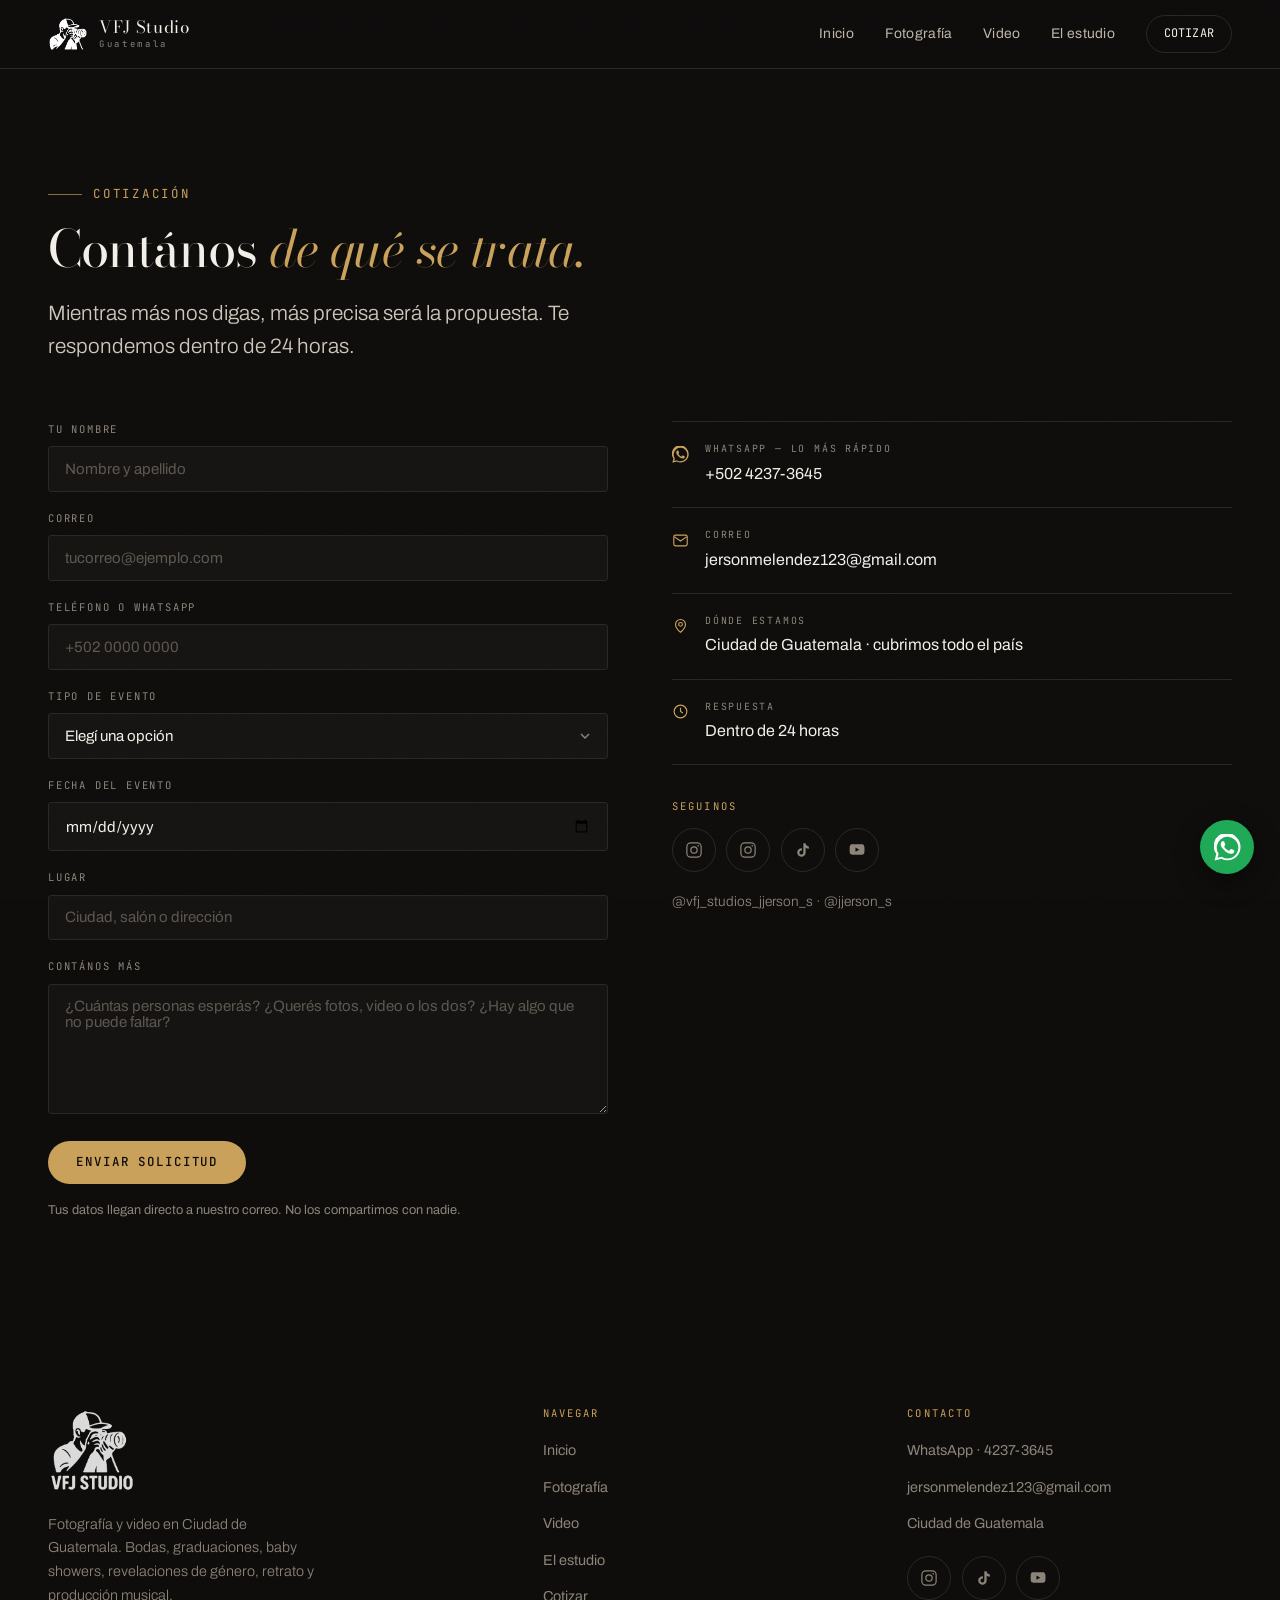
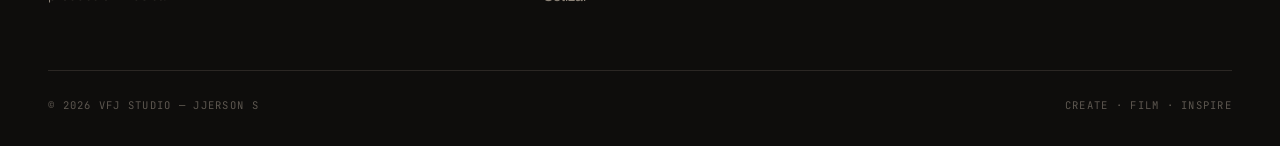
==== commit 99d022cc: "Actualizo video.html: reordeno el reel y amplío descripciones" ====
--- a/contacto.html
+++ b/contacto.html
@@ -172,7 +172,7 @@
       </div>
     </div>
     <div class="footer-bot">
-      <span>© <span id="year">2026</span> VFJ Studio — Jerson Meléndez</span>
+      <span>© <span id="year">2026</span> VFJ Studio — JJerson S</span>
       <span>Create · Film · Inspire</span>
     </div>
   </div>
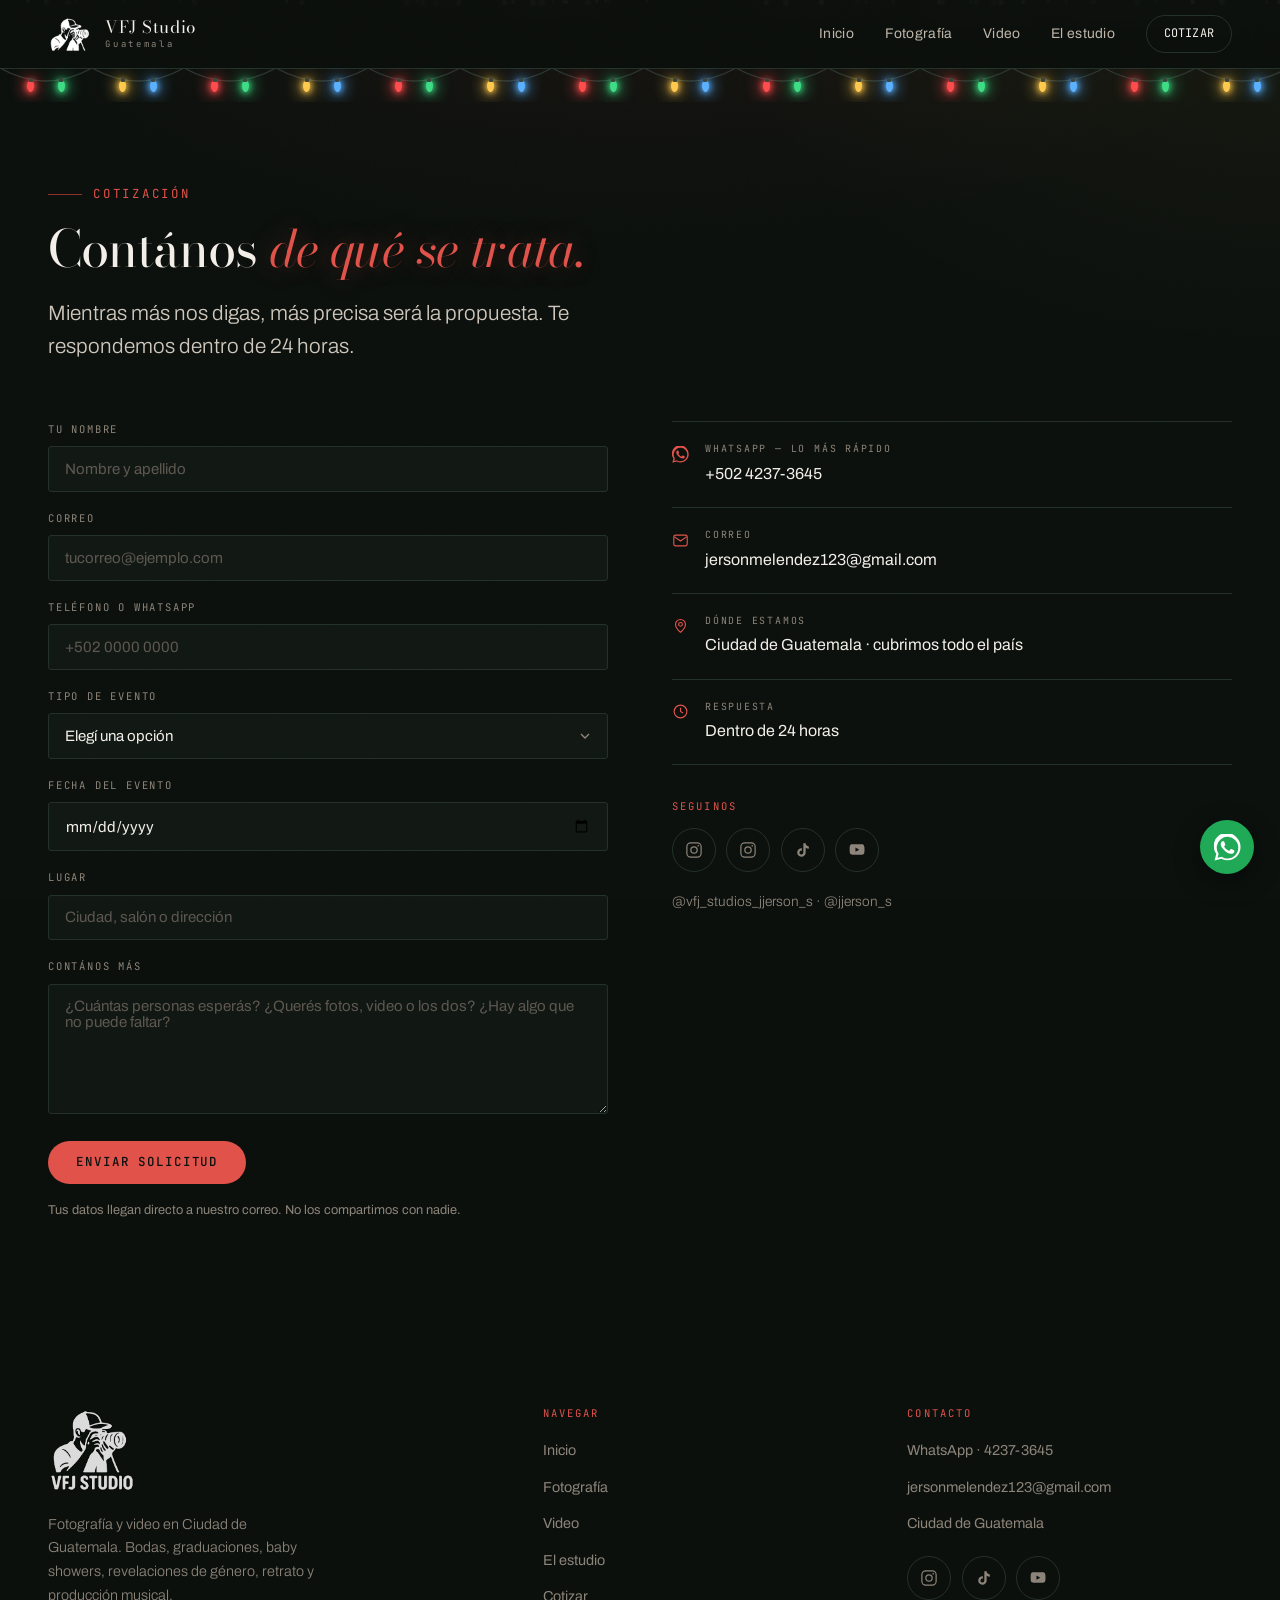
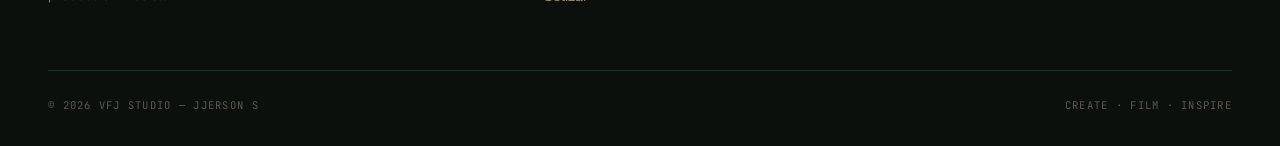
==== commit b5042967: "Equipo solo con Jerson y temas de temporada (Halloween en octubre, Navidad en diciembre) Co-Authored" ====
--- a/contacto.html
+++ b/contacto.html
@@ -16,6 +16,8 @@
 <link rel="preconnect" href="https://fonts.googleapis.com">
 <link rel="preconnect" href="https://fonts.gstatic.com" crossorigin>
 <link rel="stylesheet" href="css/style.css">
+<link rel="stylesheet" href="css/temporada.css">
+<script src="js/temporada.js"></script>
 </head>
 <body>
 <a class="skip" href="#main">Saltar al contenido</a>
--- a/css/style.css
+++ b/css/style.css
@@ -316,6 +316,7 @@
 
 /* ---------- Equipo ---------- */
 .team{ display:grid; grid-template-columns:repeat(3,1fr); gap:clamp(1.2rem,3vw,2.4rem); }
+.team.solo{ grid-template-columns:minmax(0, 34rem); }
 .member{ border-top:1px solid var(--ash); padding-top:1.5rem; }
 .member .rol{ font-family:var(--mono); font-size:.64rem; letter-spacing:.2em; text-transform:uppercase; color:var(--brass); margin-bottom:.7rem; }
 .member h3{ font-family:var(--display); font-size:var(--step-2); margin-bottom:.6rem; }
--- a/css/temporada.css
+++ b/css/temporada.css
@@ -0,0 +1,159 @@
+/* ==========================================================================
+   VFJ STUDIO — Temas por temporada
+   Solo se activan cuando js/temporada.js pone data-tema en <html>.
+   Sin tema activo, este archivo no cambia nada.
+   ========================================================================== */
+
+/* ---------- Capa de decoración (común) ---------- */
+.tm-capa{
+  position:fixed; inset:0; z-index:150; pointer-events:none; overflow:hidden;
+}
+
+/* ==========================================================================
+   HALLOWEEN — naranja calabaza sobre negro morado
+   ========================================================================== */
+html[data-tema="halloween"]{
+  --ink:      #0F0C11;
+  --ink-2:    #17121A;
+  --ink-3:    #1F1823;
+  --ash:      #2E2533;
+  --brass:    #EE7B30;
+  --brass-dim:#9A4A1C;
+}
+html[data-tema="halloween"] body{
+  background:
+    radial-gradient(1100px 620px at 88% -8%, rgba(130,64,190,.16), transparent 70%),
+    radial-gradient(900px 520px at 8% -4%, rgba(238,123,48,.08), transparent 70%),
+    var(--ink);
+}
+html[data-tema="halloween"] .nav{ background:rgba(15,12,17,.92); }
+html[data-tema="halloween"] .hero-media::after{
+  background:
+    linear-gradient(to top, var(--ink) 4%, rgba(15,12,17,.55) 45%, rgba(15,12,17,.72) 100%),
+    linear-gradient(to right, rgba(15,12,17,.85) 0%, rgba(15,12,17,.15) 65%),
+    linear-gradient(160deg, rgba(110,40,160,.22), rgba(238,123,48,.10));
+}
+html[data-tema="halloween"] .hero h1 em,
+html[data-tema="halloween"] .display em,
+html[data-tema="halloween"] .section-head h2 em,
+html[data-tema="halloween"] .band h2 em{ text-shadow:0 0 28px rgba(238,123,48,.45); }
+html[data-tema="halloween"] .btn-primary{ box-shadow:0 0 22px rgba(238,123,48,.28); }
+html[data-tema="halloween"] .form-msg.ok{ background:rgba(238,123,48,.12); }
+
+/* Telaraña con araña colgando (esquina superior derecha) */
+.tm-tela{
+  position:absolute; top:68px; right:0;
+  width:clamp(96px, 12vw, 170px);
+}
+.tm-tela svg{ width:100%; height:auto; display:block; overflow:visible; }
+.tm-hilos{ fill:none; stroke:rgba(243,239,232,.22); stroke-width:.55; }
+.tm-arana{ animation:tm-colgar 5s ease-in-out infinite; }
+.tm-arana line{ stroke:rgba(243,239,232,.3); stroke-width:.5; }
+.tm-arana ellipse, .tm-arana circle{ fill:#0A080B; stroke:rgba(238,123,48,.55); stroke-width:.6; }
+.tm-patas{ fill:none; stroke:#0A080B; stroke-width:1.2; stroke-linecap:round; }
+@keyframes tm-colgar{
+  0%,100%{ transform:translateY(0); }
+  50%    { transform:translateY(14px); }
+}
+
+/* Murciélagos volando */
+.tm-murc{
+  position:absolute; left:0;
+  animation:tm-volar linear infinite;
+}
+.tm-murc.izq{ animation-name:tm-volar-izq; }
+.tm-murc-ola{ animation:tm-ola ease-in-out infinite; }
+.tm-murc svg{
+  width:100%; height:auto; display:block; transform-origin:50% 40%;
+  animation:tm-aleteo ease-in-out infinite alternate;
+  filter:drop-shadow(0 0 5px rgba(238,123,48,.45));
+}
+.tm-murc path{ fill:#1B1320; }
+@keyframes tm-volar    { from{ transform:translateX(-12vw); } to{ transform:translateX(112vw); } }
+@keyframes tm-volar-izq{ from{ transform:translateX(112vw); } to{ transform:translateX(-12vw); } }
+@keyframes tm-ola{
+  0%,100%{ transform:translateY(0); }
+  50%    { transform:translateY(-26px); }
+}
+@keyframes tm-aleteo{
+  from{ transform:scaleY(1); }
+  to  { transform:scaleY(.42); }
+}
+
+/* ==========================================================================
+   NAVIDAD — rojo navideño sobre verde pino oscuro
+   ========================================================================== */
+html[data-tema="navidad"]{
+  --ink:      #0B100D;
+  --ink-2:    #111813;
+  --ink-3:    #17201A;
+  --ash:      #24302A;
+  --brass:    #E0524A;
+  --brass-dim:#8E2F2A;
+}
+html[data-tema="navidad"] body{
+  background:
+    radial-gradient(1100px 600px at 50% -10%, rgba(224,82,74,.10), transparent 70%),
+    radial-gradient(800px 500px at 100% 0%, rgba(255,201,77,.05), transparent 70%),
+    var(--ink);
+}
+html[data-tema="navidad"] .nav{ background:rgba(11,16,13,.92); }
+html[data-tema="navidad"] .hero-media::after{
+  background:
+    linear-gradient(to top, var(--ink) 4%, rgba(11,16,13,.55) 45%, rgba(11,16,13,.72) 100%),
+    linear-gradient(to right, rgba(11,16,13,.85) 0%, rgba(11,16,13,.15) 65%);
+}
+html[data-tema="navidad"] .hero h1 em,
+html[data-tema="navidad"] .display em,
+html[data-tema="navidad"] .section-head h2 em,
+html[data-tema="navidad"] .band h2 em{ text-shadow:0 0 26px rgba(224,82,74,.35); }
+html[data-tema="navidad"] .form-msg.ok{ background:rgba(224,82,74,.12); }
+
+/* Luces navideñas colgando debajo del menú */
+.tm-luces{
+  position:absolute; left:0; right:0; top:100%; height:34px;
+  pointer-events:none; overflow:hidden; z-index:1;
+}
+.tm-cable{ position:absolute; left:0; top:0; display:block; }
+.tm-cable path{ fill:none; stroke:#2C3530; stroke-width:1.4; }
+.tm-luces i{
+  position:absolute; width:7px; height:11px; margin-left:-3.5px; margin-top:1px;
+  border-radius:50% 50% 46% 46% / 40% 40% 60% 60%;
+  background:var(--c);
+  box-shadow:0 0 6px 1px var(--c), 0 0 16px 2px var(--c);
+  animation:tm-brillo ease-in-out infinite alternate;
+}
+.tm-luces i::before{
+  content:""; position:absolute; left:1.5px; top:-3px; width:4px; height:4px;
+  background:#3A443E; border-radius:1px;
+}
+@keyframes tm-brillo{
+  from{ opacity:1; filter:brightness(1.15); }
+  to  { opacity:.35; filter:brightness(.7); }
+}
+
+/* Nieve cayendo */
+.tm-copo{
+  position:absolute; top:0; display:block;
+  animation:tm-caer linear infinite;
+}
+.tm-copo b{
+  display:block; border-radius:50%; background:#FFFFFF;
+  animation:tm-mecer ease-in-out infinite alternate;
+}
+@keyframes tm-caer{
+  from{ transform:translateY(-12px); }
+  to  { transform:translateY(102vh); }
+}
+@keyframes tm-mecer{
+  from{ transform:translateX(-14px); }
+  to  { transform:translateX(14px); }
+}
+
+/* ---------- Ajustes ---------- */
+@media (max-width:640px){
+  .tm-tela{ width:84px; opacity:.85; }
+}
+@media (prefers-reduced-motion:reduce){
+  .tm-arana, .tm-luces i{ animation:none !important; }
+}
